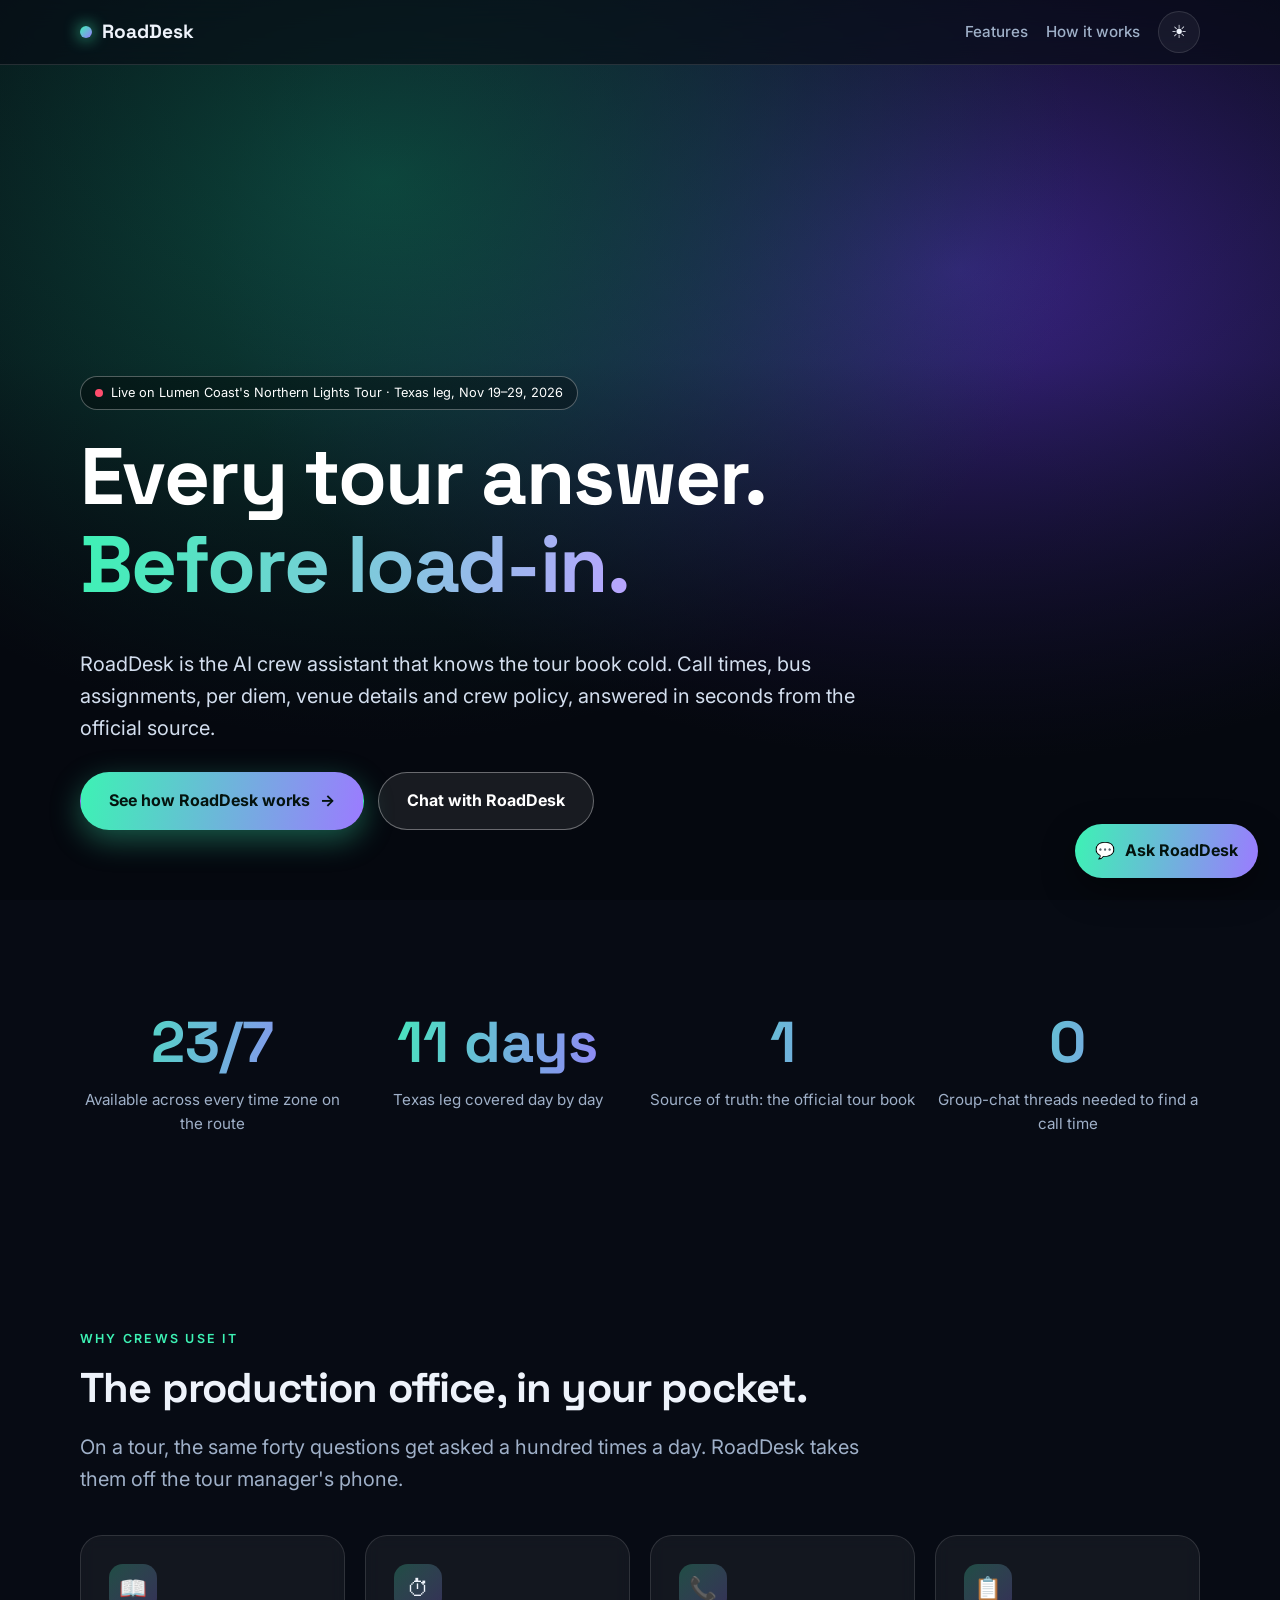
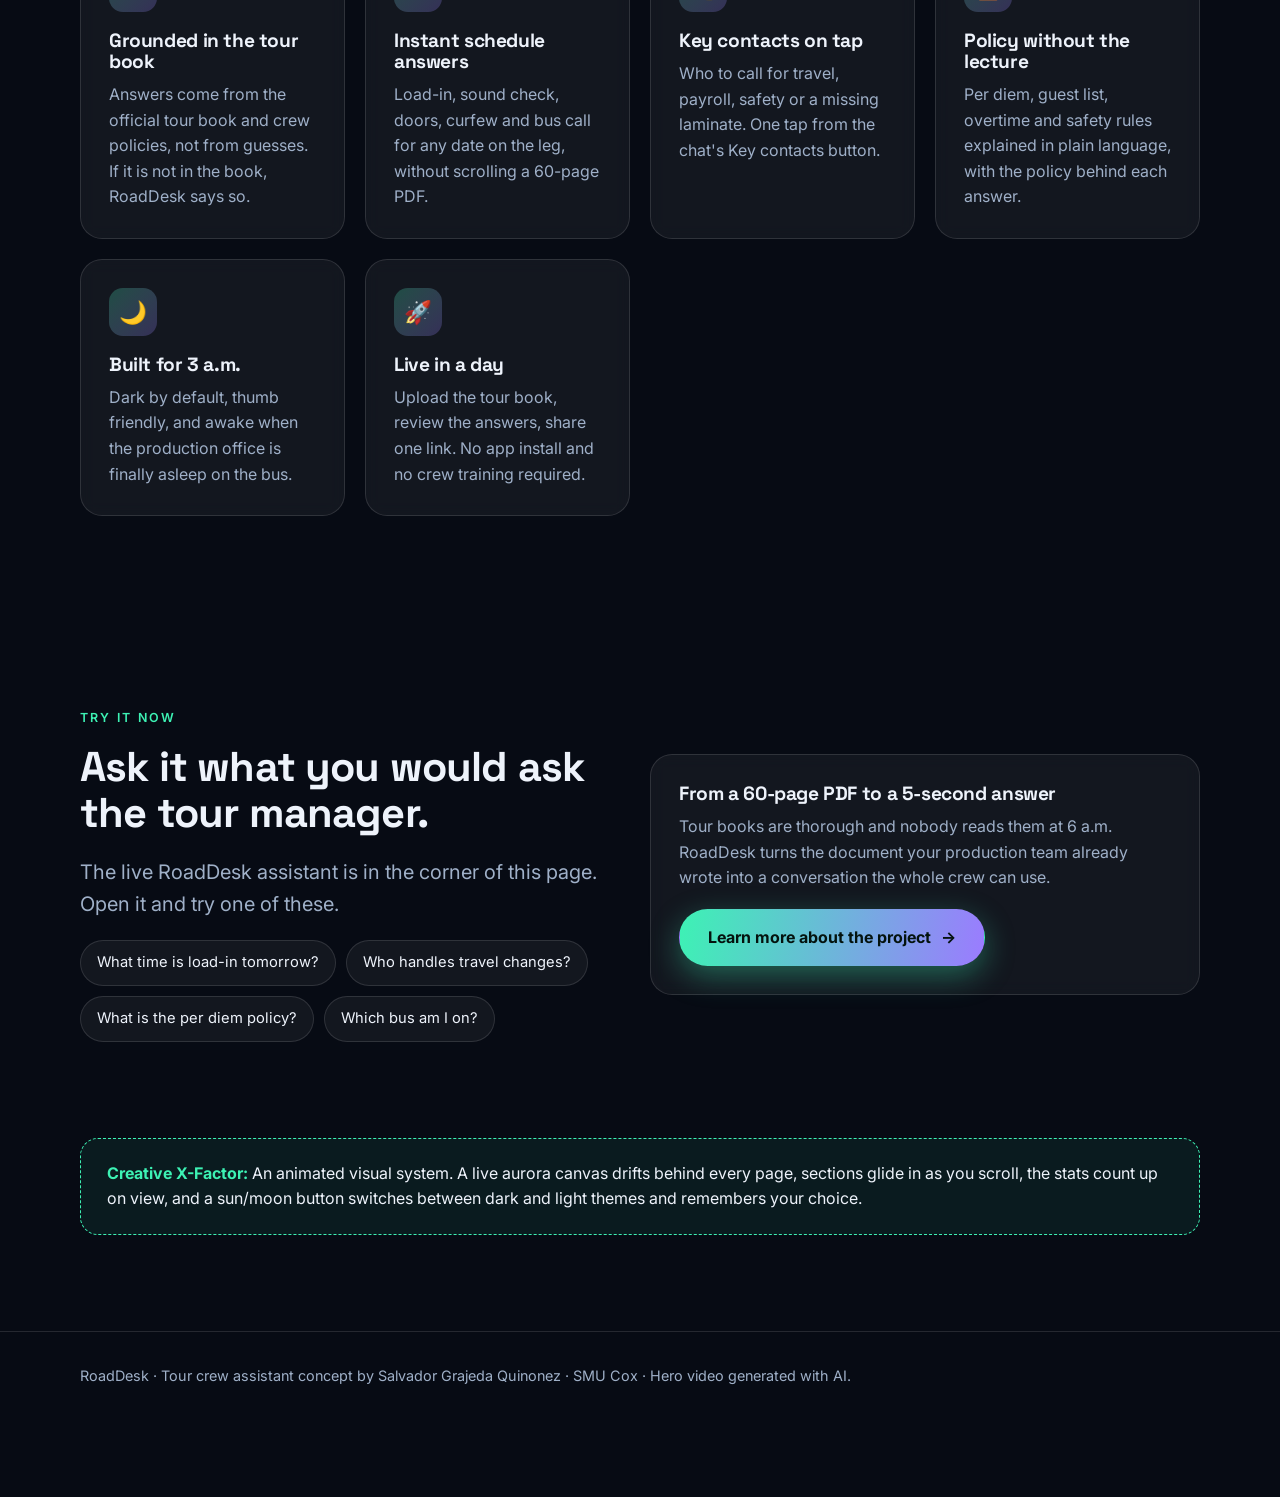
==== index.html @ 87a7692c "Add files via upload" ====
<!DOCTYPE html>
<html lang="en" data-theme="dark">
<head>
  <meta charset="UTF-8">
  <meta name="viewport" content="width=device-width, initial-scale=1.0">
  <title>RoadDesk | The AI crew assistant for live tours</title>
  <meta name="description" content="RoadDesk is an AI crew assistant that answers tour questions instantly from the official tour book and crew policies.">
  <link rel="preconnect" href="https://fonts.googleapis.com">
  <link rel="preconnect" href="https://fonts.gstatic.com" crossorigin>
  <link href="https://fonts.googleapis.com/css2?family=Inter:wght@400;500;600;700&family=Space+Grotesk:wght@500;700&display=swap" rel="stylesheet">
  <link rel="stylesheet" href="style.css">
</head>
<body>
  <canvas id="aurora" aria-hidden="true"></canvas>

  <header class="nav">
    <div class="wrap nav-inner">
      <a class="brand" href="index.html"><span class="brand-dot"></span>RoadDesk</a>
      <nav class="nav-links">
        <a class="hide-sm" href="#features">Features</a>
        <a href="how-it-works.html">How it works</a>
        <button class="theme-toggle" type="button" aria-label="Switch theme">&#9728;</button>
      </nav>
    </div>
  </header>

  <main>
    <!-- HERO: AI-generated video, autoplay + loop -->
    <section class="hero" id="top">
      <div class="hero-media">
        <video src="video.mp4" autoplay loop muted playsinline preload="auto" aria-label="AI-generated video of a tour crew working backstage under aurora-colored stage lights"></video>
      </div>
      <div class="wrap hero-content">
        <div class="hero-tag"><span class="live-dot"></span>Live on Lumen Coast's Northern Lights Tour &middot; Texas leg, Nov 19&ndash;29, 2026</div>
        <h1>Every tour answer.<br><span class="grad">Before load-in.</span></h1>
        <p class="lead">RoadDesk is the AI crew assistant that knows the tour book cold. Call times, bus assignments, per diem, venue details and crew policy, answered in seconds from the official source.</p>
        <div class="cta-row">
          <a class="btn btn-primary" href="how-it-works.html">See how RoadDesk works <span class="arrow">&rarr;</span></a>
          <a class="btn btn-ghost" href="#" data-open-chat>Chat with RoadDesk</a>
        </div>
      </div>
    </section>

    <section id="stats">
      <div class="wrap stats">
        <div class="reveal"><div class="stat-num grad" data-count="24" data-suffix="/7">0</div><div class="stat-label">Available across every time zone on the route</div></div>
        <div class="reveal" style="--d:.1s"><div class="stat-num grad" data-count="11" data-suffix=" days">0</div><div class="stat-label">Texas leg covered day by day</div></div>
        <div class="reveal" style="--d:.2s"><div class="stat-num grad" data-count="1">0</div><div class="stat-label">Source of truth: the official tour book</div></div>
        <div class="reveal" style="--d:.3s"><div class="stat-num grad" data-count="0">0</div><div class="stat-label">Group-chat threads needed to find a call time</div></div>
      </div>
    </section>

    <section id="features">
      <div class="wrap">
        <p class="eyebrow reveal">Why crews use it</p>
        <h2 class="reveal">The production office, in your pocket.</h2>
        <p class="lead reveal">On a tour, the same forty questions get asked a hundred times a day. RoadDesk takes them off the tour manager's phone.</p>
        <div class="grid grid-3" style="margin-top:40px">
          <article class="card reveal"><div class="icon">&#128214;</div><h3>Grounded in the tour book</h3><p>Answers come from the official tour book and crew policies, not from guesses. If it is not in the book, RoadDesk says so.</p></article>
          <article class="card reveal" style="--d:.1s"><div class="icon">&#9201;</div><h3>Instant schedule answers</h3><p>Load-in, sound check, doors, curfew and bus call for any date on the leg, without scrolling a 60-page PDF.</p></article>
          <article class="card reveal" style="--d:.2s"><div class="icon">&#128222;</div><h3>Key contacts on tap</h3><p>Who to call for travel, payroll, safety or a missing laminate. One tap from the chat's Key contacts button.</p></article>
          <article class="card reveal"><div class="icon">&#128203;</div><h3>Policy without the lecture</h3><p>Per diem, guest list, overtime and safety rules explained in plain language, with the policy behind each answer.</p></article>
          <article class="card reveal" style="--d:.1s"><div class="icon">&#127769;</div><h3>Built for 3 a.m.</h3><p>Dark by default, thumb friendly, and awake when the production office is finally asleep on the bus.</p></article>
          <article class="card reveal" style="--d:.2s"><div class="icon">&#128640;</div><h3>Live in a day</h3><p>Upload the tour book, review the answers, share one link. No app install and no crew training required.</p></article>
        </div>
      </div>
    </section>

    <section id="try">
      <div class="wrap grid grid-2" style="align-items:center">
        <div class="reveal">
          <p class="eyebrow">Try it now</p>
          <h2>Ask it what you would ask the tour manager.</h2>
          <p class="lead">The live RoadDesk assistant is in the corner of this page. Open it and try one of these.</p>
          <div class="chips">
            <button class="chip" type="button" data-open-chat>What time is load-in tomorrow?</button>
            <button class="chip" type="button" data-open-chat>Who handles travel changes?</button>
            <button class="chip" type="button" data-open-chat>What is the per diem policy?</button>
            <button class="chip" type="button" data-open-chat>Which bus am I on?</button>
          </div>
        </div>
        <div class="card reveal" style="--d:.15s">
          <h3>From a 60-page PDF to a 5-second answer</h3>
          <p style="margin-bottom:18px">Tour books are thorough and nobody reads them at 6 a.m. RoadDesk turns the document your production team already wrote into a conversation the whole crew can use.</p>
          <a class="btn btn-primary" href="how-it-works.html">Learn more about the project <span class="arrow">&rarr;</span></a>
        </div>
      </div>
    </section>

    <!-- X-Factor description (under 50 words) -->
    <section id="x-factor" style="padding-top:0">
      <div class="wrap">
        <div class="xfactor reveal">
          <p style="margin:0"><strong>Creative X-Factor:</strong> An animated visual system. A live aurora canvas drifts behind every page, sections glide in as you scroll, the stats count up on view, and a sun/moon button switches between dark and light themes and remembers your choice.</p>
        </div>
      </div>
    </section>
  </main>

  <footer>
    <div class="wrap">RoadDesk &middot; Tour crew assistant concept by Salvador Grajeda Quinonez &middot; SMU Cox &middot; Hero video generated with AI.</div>
  </footer>

  <script src="site.js"></script>
</body>
</html>
---- style.css ----
:root {
  --bg: #070b14;
  --bg-2: #0d1422;
  --card: rgba(255, 255, 255, 0.05);
  --line: rgba(255, 255, 255, 0.12);
  --text: #eef3fb;
  --muted: #9fb0c8;
  --accent: #3df2b4;
  --accent-2: #9b7bff;
  --on-accent: #04130e;
  --shadow: 0 20px 60px rgba(0, 0, 0, 0.45);
}
:root[data-theme="light"] {
  --bg: #f4f7fb;
  --bg-2: #ffffff;
  --card: rgba(10, 25, 50, 0.04);
  --line: rgba(10, 25, 50, 0.14);
  --text: #0c1626;
  --muted: #4d5f78;
  --accent: #008f68;
  --accent-2: #5b3fd6;
  --on-accent: #ffffff;
  --shadow: 0 20px 50px rgba(20, 40, 80, 0.15);
}

* { box-sizing: border-box; }
html { scroll-behavior: smooth; }
body {
  margin: 0;
  font-family: "Inter", system-ui, -apple-system, "Segoe UI", Roboto, sans-serif;
  background: var(--bg);
  color: var(--text);
  line-height: 1.6;
  transition: background 0.4s ease, color 0.4s ease;
  overflow-x: hidden;
}
h1, h2, h3 { font-family: "Space Grotesk", "Inter", system-ui, sans-serif; line-height: 1.1; margin: 0 0 0.5em; letter-spacing: -0.02em; }
h1 { font-size: clamp(2.4rem, 6.5vw, 5rem); }
h2 { font-size: clamp(1.7rem, 3.6vw, 2.6rem); }
h3 { font-size: 1.2rem; }
p { margin: 0 0 1em; }
a { color: var(--accent); }
.wrap { width: min(1120px, 100% - 40px); margin-inline: auto; }
.eyebrow { text-transform: uppercase; letter-spacing: 0.18em; font-size: 0.78rem; font-weight: 600; color: var(--accent); margin-bottom: 1rem; }
.lead { font-size: clamp(1.05rem, 1.6vw, 1.25rem); color: var(--muted); max-width: 60ch; }
.grad { background: linear-gradient(100deg, var(--accent), var(--accent-2)); -webkit-background-clip: text; background-clip: text; color: transparent; }

/* Aurora canvas (X-Factor) */
#aurora { position: fixed; inset: 0; width: 100%; height: 100%; z-index: 0; pointer-events: none; opacity: 0.55; }
:root[data-theme="light"] #aurora { opacity: 0.3; }
main, header.nav, footer { position: relative; z-index: 1; }

/* Nav */
header.nav { position: fixed; top: 0; left: 0; right: 0; z-index: 20; backdrop-filter: blur(14px); background: color-mix(in srgb, var(--bg) 65%, transparent); border-bottom: 1px solid var(--line); }
.nav-inner { display: flex; align-items: center; justify-content: space-between; height: 64px; }
.brand { display: flex; align-items: center; gap: 10px; font-family: "Space Grotesk", sans-serif; font-weight: 700; font-size: 1.2rem; color: var(--text); text-decoration: none; }
.brand-dot { width: 12px; height: 12px; border-radius: 50%; background: linear-gradient(135deg, var(--accent), var(--accent-2)); box-shadow: 0 0 16px var(--accent); animation: pulse 2.4s ease-in-out infinite; }
@keyframes pulse { 50% { transform: scale(1.35); opacity: 0.7; } }
.nav-links { display: flex; align-items: center; gap: 18px; }
.nav-links a { color: var(--muted); text-decoration: none; font-weight: 500; font-size: 0.95rem; }
.nav-links a:hover, .nav-links a[aria-current="page"] { color: var(--text); }
.theme-toggle { width: 42px; height: 42px; border-radius: 50%; border: 1px solid var(--line); background: var(--card); color: var(--text); font-size: 1.1rem; cursor: pointer; transition: transform 0.4s ease; }
.theme-toggle:hover { transform: rotate(40deg); }

/* Buttons */
.btn { display: inline-flex; align-items: center; gap: 10px; padding: 15px 28px; border-radius: 999px; font-weight: 700; font-size: 1rem; text-decoration: none; border: 1px solid transparent; cursor: pointer; transition: transform 0.2s ease, box-shadow 0.2s ease; }
.btn-primary { background: linear-gradient(100deg, var(--accent), var(--accent-2)); color: var(--on-accent); box-shadow: 0 10px 30px color-mix(in srgb, var(--accent) 35%, transparent); }
.btn-primary:hover { transform: translateY(-3px); box-shadow: 0 16px 40px color-mix(in srgb, var(--accent) 50%, transparent); }
.btn-ghost { border-color: var(--line); color: var(--text); background: var(--card); }
.btn-ghost:hover { transform: translateY(-3px); }
.btn .arrow { transition: transform 0.2s ease; }
.btn:hover .arrow { transform: translateX(5px); }

/* Hero with video */
.hero { position: relative; min-height: 100vh; display: flex; align-items: flex-end; padding: 120px 0 70px; overflow: hidden; color: #fff; }
.hero-media { position: absolute; inset: 0; background: radial-gradient(ellipse at 30% 20%, #0f5a4b 0%, transparent 55%), radial-gradient(ellipse at 75% 30%, #43299a 0%, transparent 55%), #05080f; }
.hero-media video { width: 100%; height: 100%; object-fit: cover; display: block; }
.hero-media::after { content: ""; position: absolute; inset: 0; background: linear-gradient(180deg, rgba(5, 8, 15, 0.35) 0%, rgba(5, 8, 15, 0.15) 40%, rgba(5, 8, 15, 0.88) 100%); }
.hero-content { position: relative; z-index: 2; }
.hero .lead { color: #d3deee; }
.hero .eyebrow { color: #6ff7c9; }
.hero .grad { background-image: linear-gradient(100deg, #3df2b4, #b9a4ff); }
.hero .btn-ghost { color: #fff; border-color: rgba(255, 255, 255, 0.35); background: rgba(255, 255, 255, 0.08); }
.cta-row { display: flex; flex-wrap: wrap; gap: 14px; margin-top: 28px; }
.hero-tag { display: inline-flex; gap: 8px; align-items: center; padding: 6px 14px; border-radius: 999px; border: 1px solid rgba(255, 255, 255, 0.3); background: rgba(0, 0, 0, 0.35); font-size: 0.8rem; margin-bottom: 22px; }
.live-dot { width: 8px; height: 8px; border-radius: 50%; background: #ff4d6d; animation: pulse 1.4s infinite; }

/* Sections */
section { padding: 96px 0; }
.page-hero { padding: 150px 0 60px; }
.grid { display: grid; gap: 20px; }
.grid-3 { grid-template-columns: repeat(auto-fit, minmax(250px, 1fr)); }
.grid-2 { grid-template-columns: repeat(auto-fit, minmax(320px, 1fr)); }
.card { background: var(--card); border: 1px solid var(--line); border-radius: 22px; padding: 28px; backdrop-filter: blur(8px); transition: transform 0.3s ease, border-color 0.3s ease, box-shadow 0.3s ease; }
.card:hover { transform: translateY(-6px); border-color: var(--accent); box-shadow: var(--shadow); }
.card p { color: var(--muted); margin: 0; }
.icon { width: 48px; height: 48px; border-radius: 14px; display: grid; place-items: center; font-size: 1.4rem; background: linear-gradient(135deg, color-mix(in srgb, var(--accent) 25%, transparent), color-mix(in srgb, var(--accent-2) 25%, transparent)); margin-bottom: 18px; }

.stats { display: grid; grid-template-columns: repeat(auto-fit, minmax(180px, 1fr)); gap: 20px; text-align: center; }
.stat-num { font-family: "Space Grotesk", sans-serif; font-size: clamp(2.4rem, 5vw, 3.6rem); font-weight: 700; }
.stat-label { color: var(--muted); font-size: 0.95rem; }

/* Sample questions */
.chips { display: flex; flex-wrap: wrap; gap: 10px; margin-top: 20px; }
.chip { padding: 10px 16px; border-radius: 999px; border: 1px solid var(--line); background: var(--card); color: var(--text); font: inherit; font-size: 0.92rem; cursor: pointer; transition: border-color 0.2s, transform 0.2s; }
.chip:hover { border-color: var(--accent); transform: translateY(-2px); }

/* Steps / timeline (page 2) */
.steps { counter-reset: step; display: grid; gap: 18px; }
.step { position: relative; padding: 26px 26px 26px 84px; }
.step::before { counter-increment: step; content: counter(step); position: absolute; left: 24px; top: 24px; width: 42px; height: 42px; border-radius: 50%; display: grid; place-items: center; font-family: "Space Grotesk", sans-serif; font-weight: 700; color: var(--on-accent); background: linear-gradient(135deg, var(--accent), var(--accent-2)); }
table.compare { width: 100%; border-collapse: collapse; font-size: 0.97rem; }
table.compare th, table.compare td { text-align: left; padding: 14px 16px; border-bottom: 1px solid var(--line); vertical-align: top; }
table.compare th { color: var(--muted); font-weight: 600; font-size: 0.82rem; text-transform: uppercase; letter-spacing: 0.1em; }
.table-scroll { overflow-x: auto; }

/* X-Factor note + footer */
.xfactor { border: 1px dashed var(--accent); border-radius: 18px; padding: 22px 26px; background: color-mix(in srgb, var(--accent) 7%, transparent); }
.xfactor strong { color: var(--accent); }
footer { border-top: 1px solid var(--line); padding: 32px 0 110px; color: var(--muted); font-size: 0.9rem; }

/* Scroll reveal (X-Factor) */
.reveal { opacity: 0; transform: translateY(36px); transition: opacity 0.8s cubic-bezier(0.2, 0.7, 0.2, 1), transform 0.8s cubic-bezier(0.2, 0.7, 0.2, 1); transition-delay: var(--d, 0s); }
.reveal.in { opacity: 1; transform: none; }

/* Chatbot widget */
.chat-launcher { position: fixed; right: 22px; bottom: 22px; z-index: 50; display: flex; align-items: center; gap: 10px; padding: 14px 20px; border-radius: 999px; border: none; cursor: pointer; font: inherit; font-weight: 700; color: var(--on-accent); background: linear-gradient(100deg, var(--accent), var(--accent-2)); box-shadow: 0 12px 34px rgba(0, 0, 0, 0.4); transition: transform 0.2s ease; }
.chat-launcher:hover { transform: scale(1.05); }
.chat-panel { position: fixed; right: 22px; bottom: 86px; z-index: 50; width: min(400px, calc(100vw - 28px)); height: min(600px, calc(100vh - 120px)); border-radius: 20px; overflow: hidden; border: 1px solid var(--line); background: #fff; box-shadow: var(--shadow); opacity: 0; transform: translateY(20px) scale(0.97); pointer-events: none; transition: opacity 0.25s ease, transform 0.25s ease; }
.chat-panel.open { opacity: 1; transform: none; pointer-events: auto; }
.chat-panel iframe { width: 100%; height: 100%; border: 0; display: block; }

@media (max-width: 640px) {
  .nav-links a.hide-sm { display: none; }
  section { padding: 70px 0; }
  .chat-panel { right: 14px; }
}
@media (prefers-reduced-motion: reduce) {
  .reveal { opacity: 1; transform: none; transition: none; }
  .brand-dot, .live-dot { animation: none; }
}
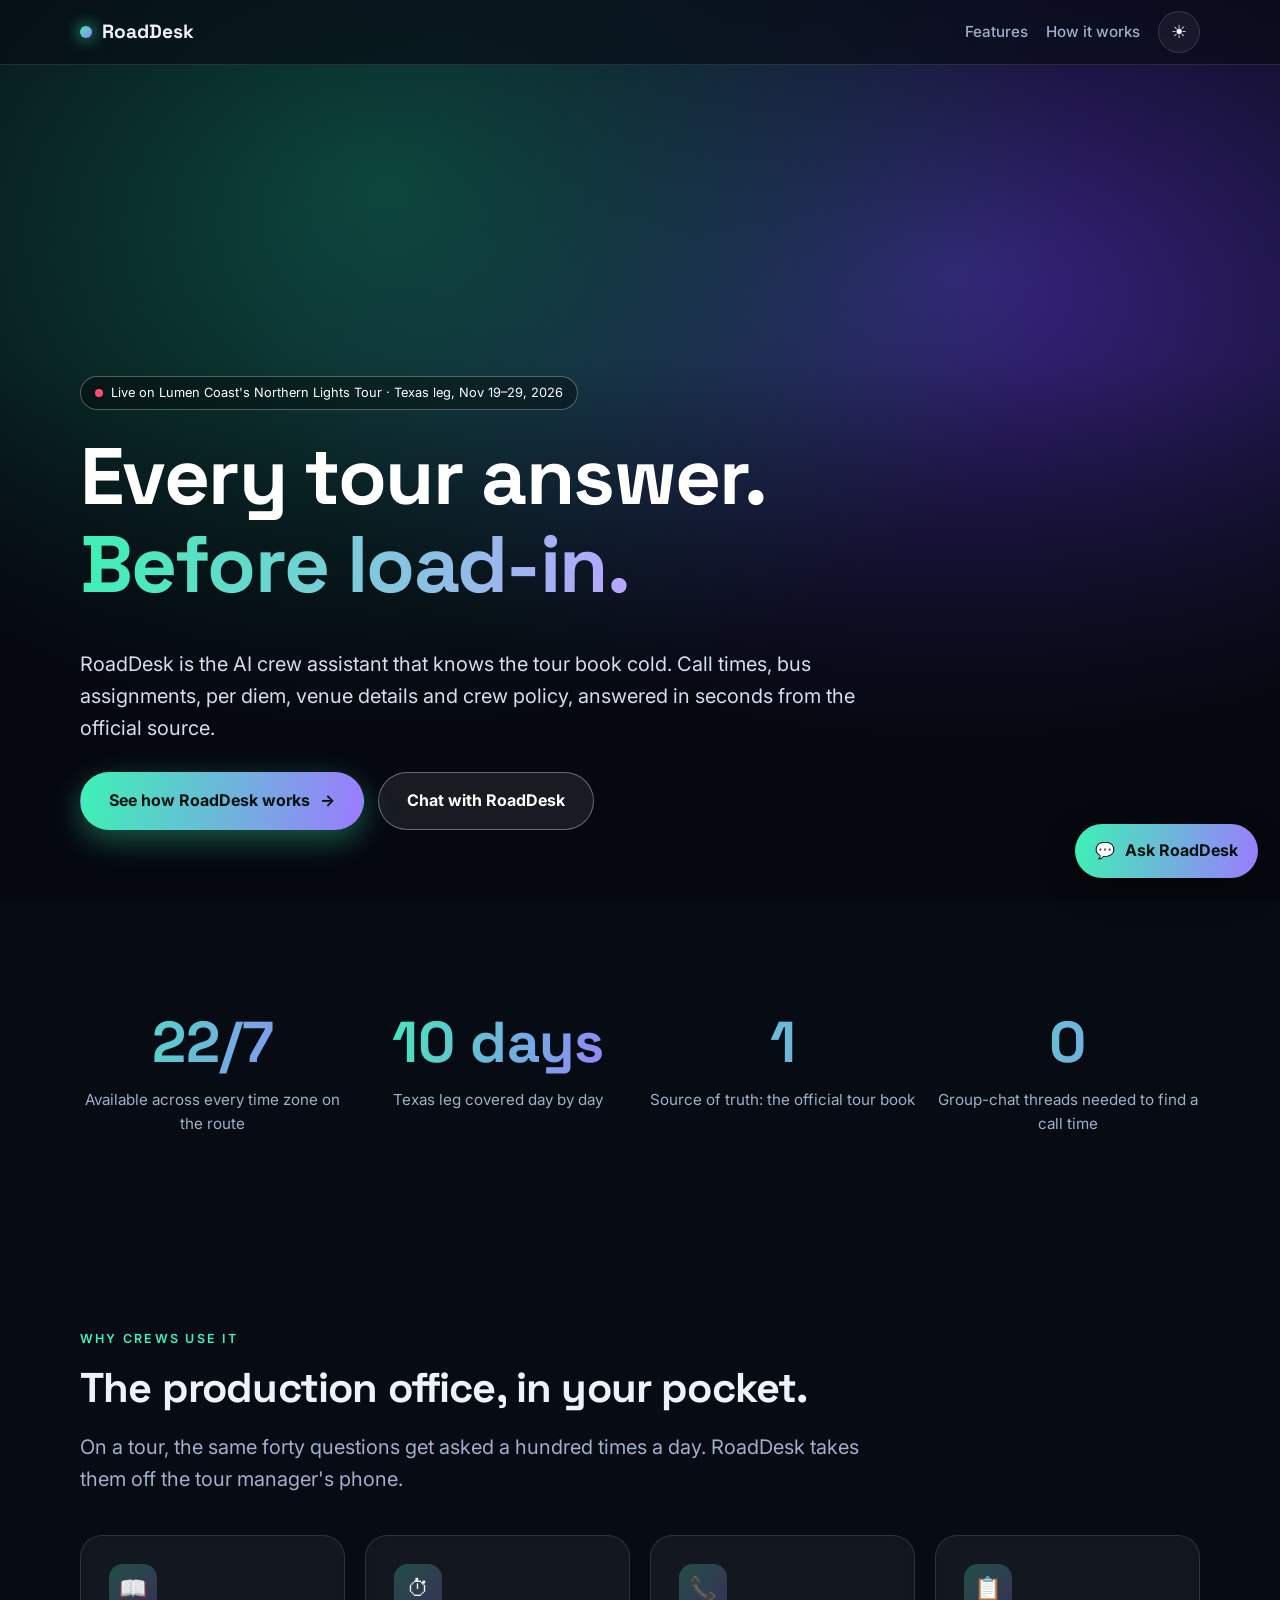
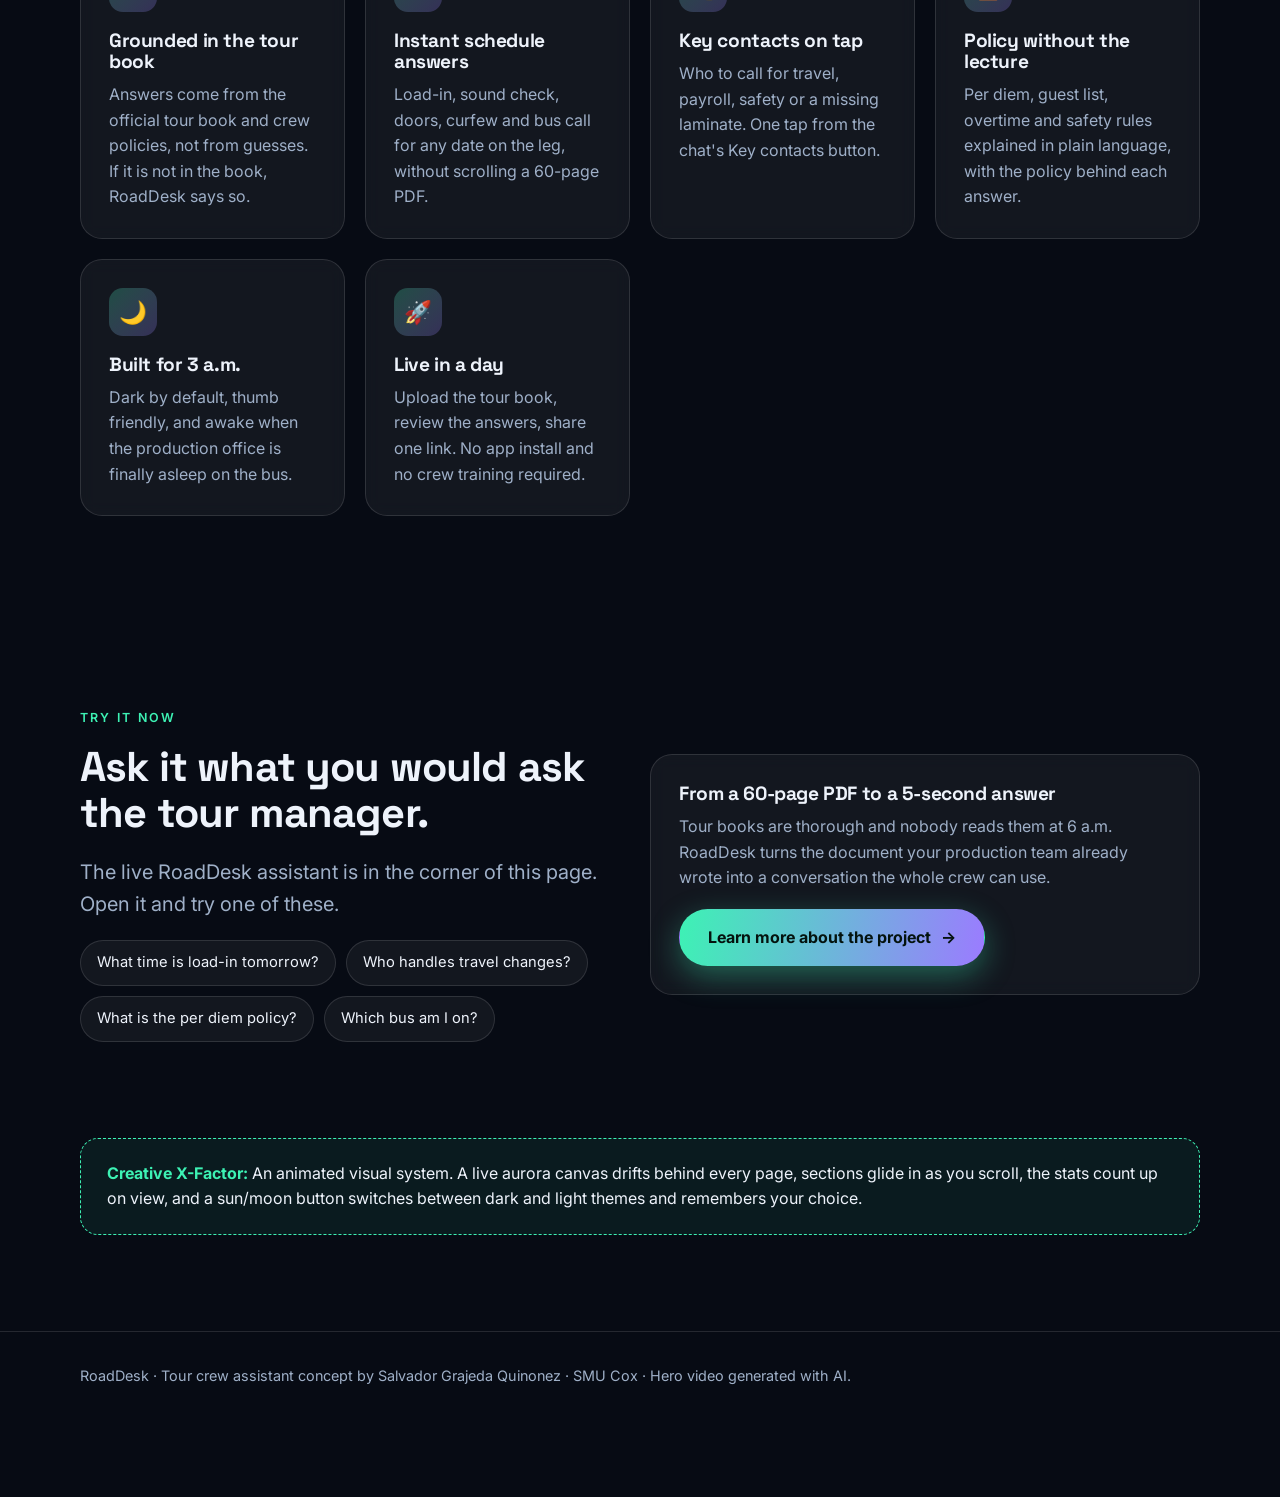
==== commit eb26d3a0: "Add files via upload" ====
--- a/index.html
+++ b/index.html
@@ -28,7 +28,7 @@
     <!-- HERO: AI-generated video, autoplay + loop -->
     <section class="hero" id="top">
       <div class="hero-media">
-        <video src="video.mp4" autoplay loop muted playsinline preload="auto" aria-label="AI-generated video of a tour crew working backstage under aurora-colored stage lights"></video>
+        <video src="gemini_generated_video_89e4ad6a.mp4" autoplay loop muted playsinline preload="auto" aria-label="AI-generated video of a tour crew working backstage under aurora-colored stage lights"></video>
       </div>
       <div class="wrap hero-content">
         <div class="hero-tag"><span class="live-dot"></span>Live on Lumen Coast's Northern Lights Tour &middot; Texas leg, Nov 19&ndash;29, 2026</div>
